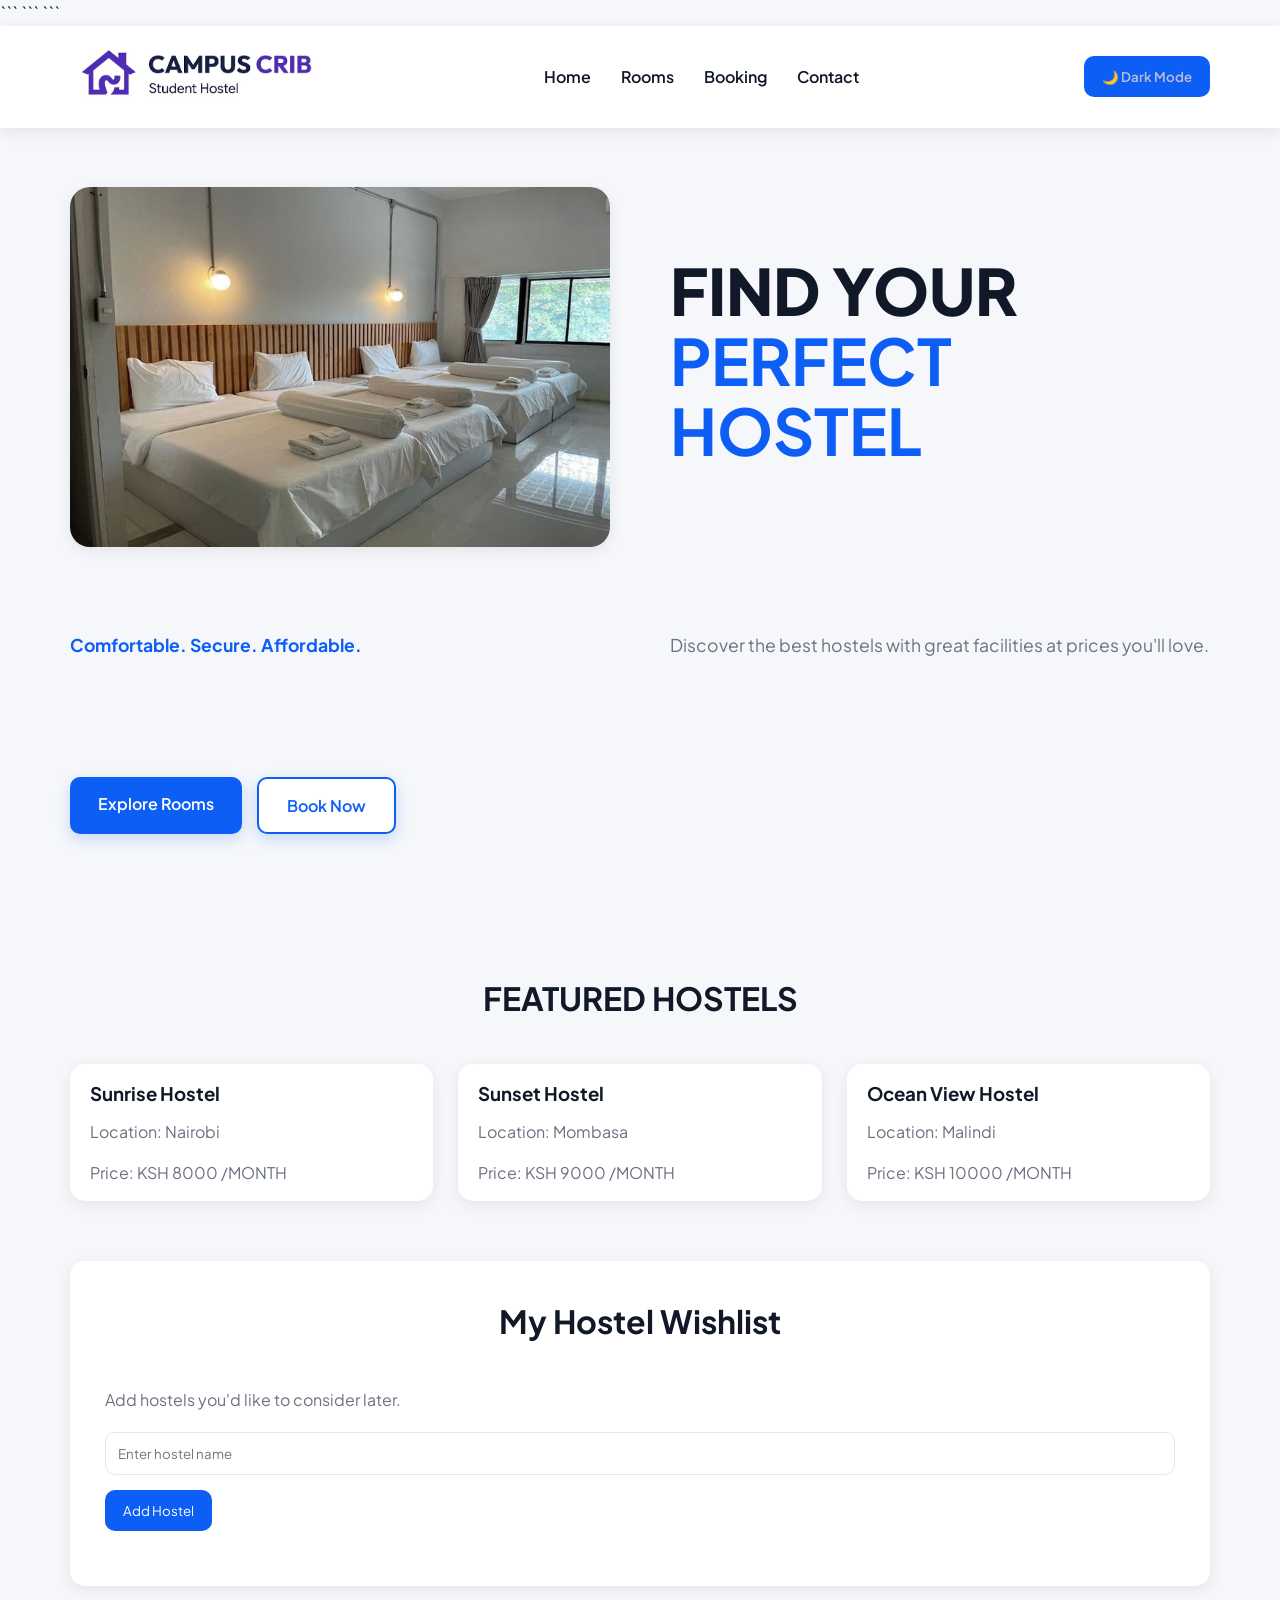
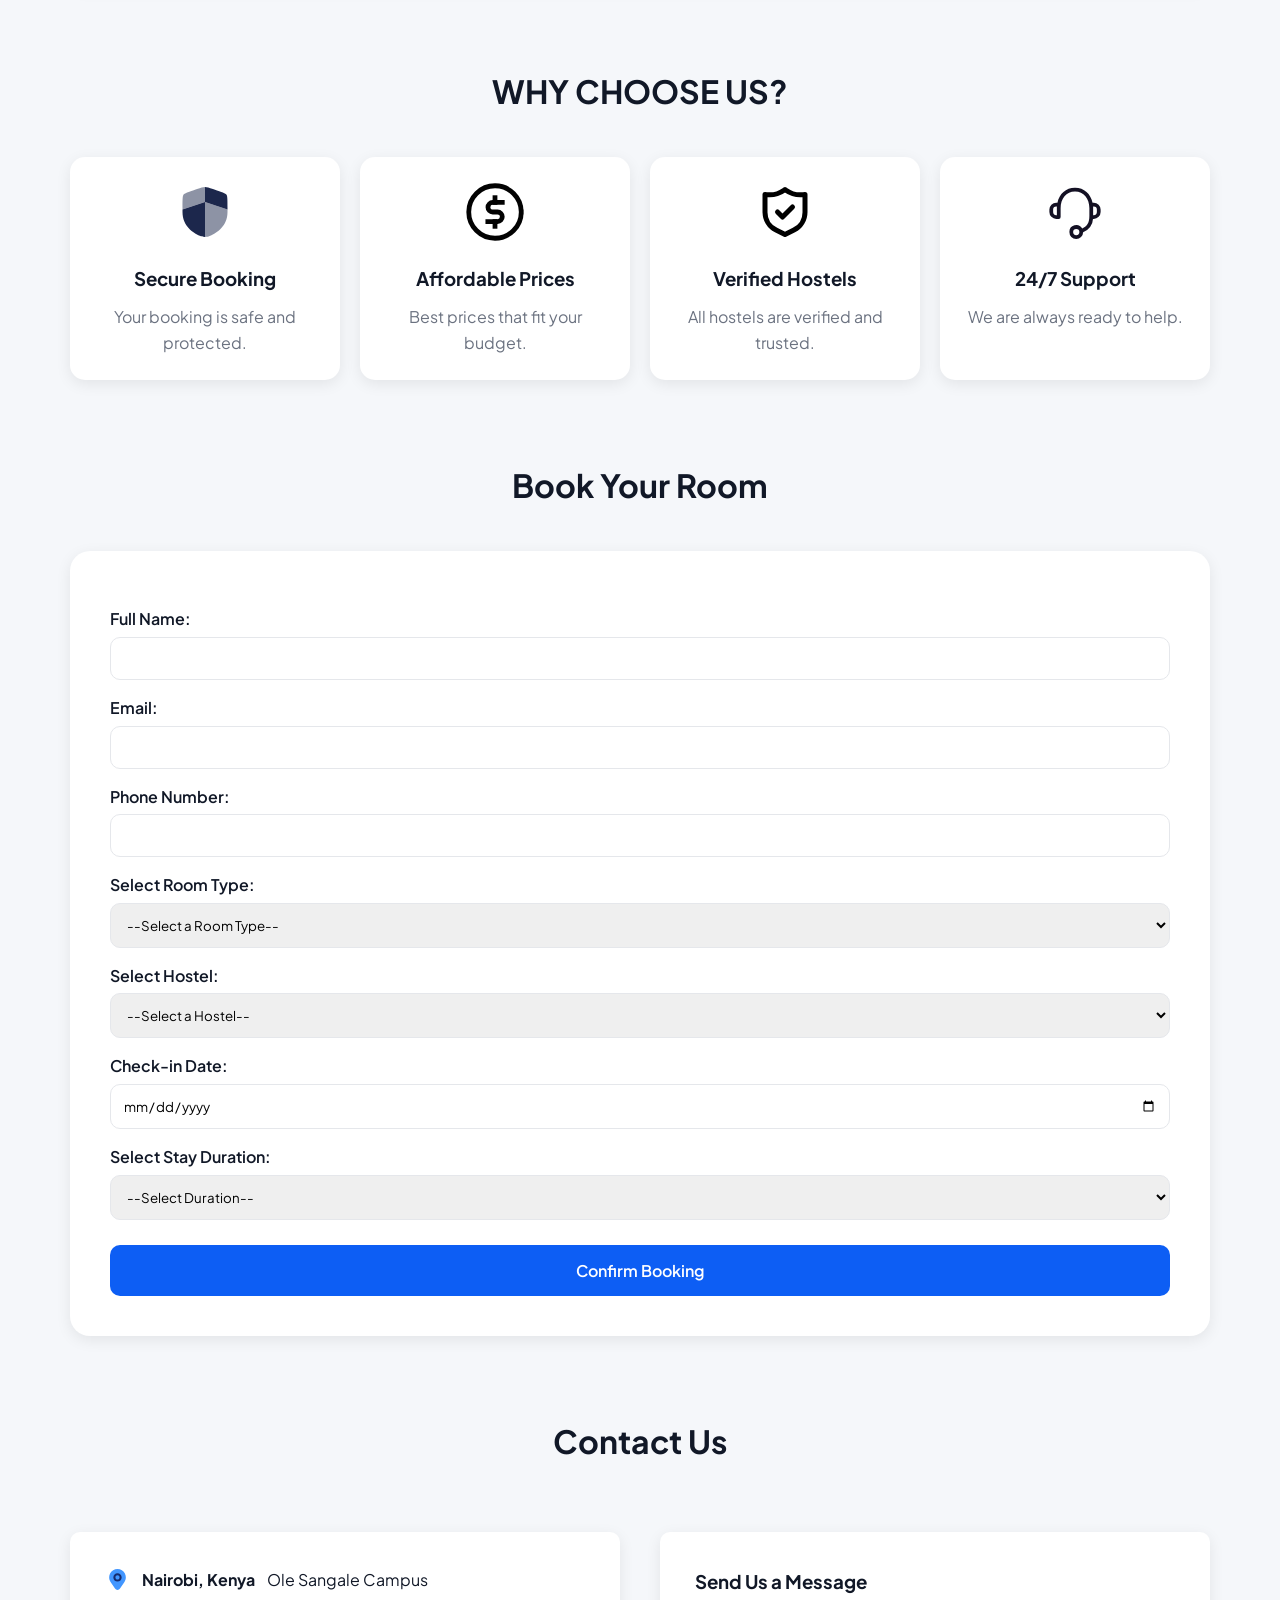
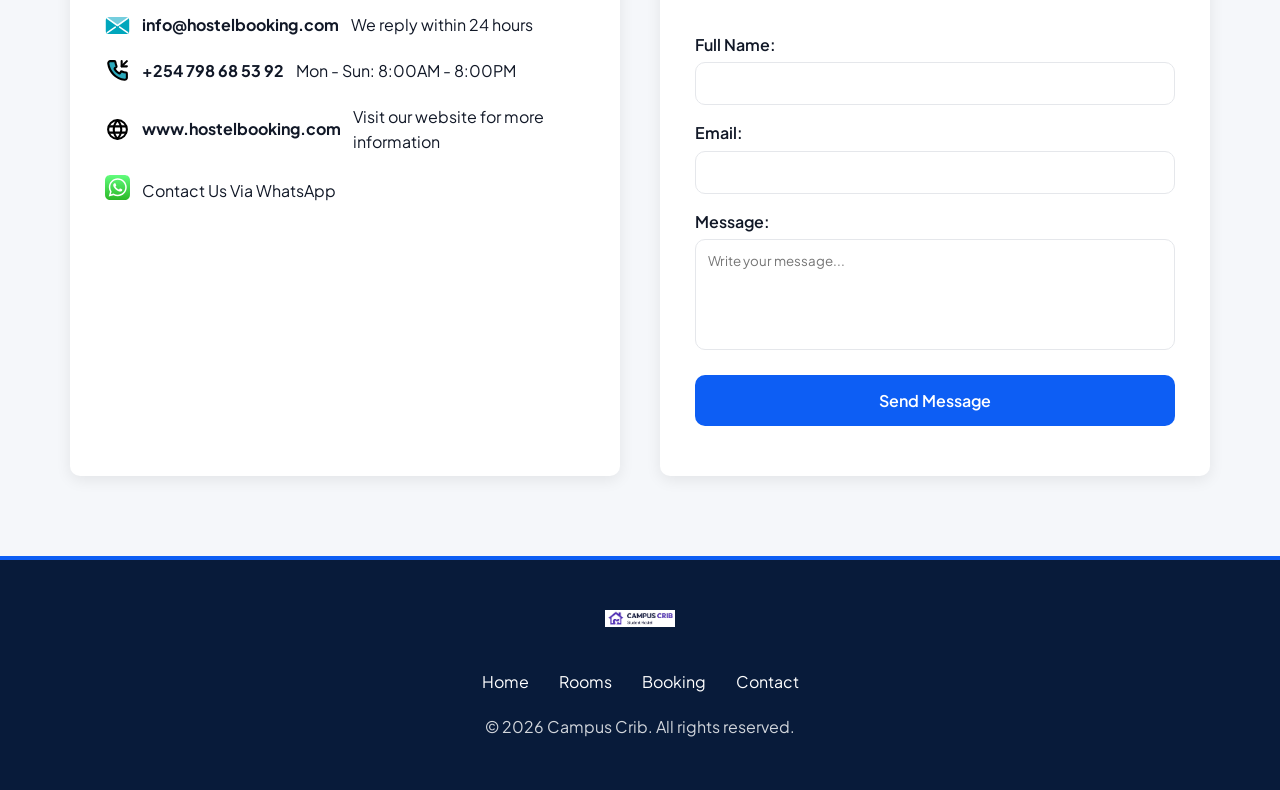
==== index.html @ 18f56b14 "updated html file" ====
<!DOCTYPE html>

<html lang="en">

<head>
    <meta charset="UTF-8">
    <meta name="viewport" content="width=device-width, initial-scale=1.0">
    <title>Campus Crib</title>

```
<link rel="preconnect" href="https://fonts.googleapis.com">
<link rel="preconnect" href="https://fonts.gstatic.com" crossorigin>

<link href="https://fonts.googleapis.com/css2?family=Plus+Jakarta+Sans:wght@300;400;500;600;700;800&display=swap"
    rel="stylesheet">

<link rel="stylesheet" href="submission/css/styles.css">
<link rel="icon" href="images/logo.jpg">
```

</head>

<body>

```
<header>
    <nav>
        <div class="logo">
            <a href="#Home">
                <img src="submission/images/logo.jpg" alt="Campus Crib Logo">
            </a>
        </div>

        <ul class="nav-links">
            <li><a href="#Home">Home</a></li>
            <li><a href="#Rooms">Rooms</a></li>
            <li><a href="#Booking">Booking</a></li>
            <li><a href="#Contact">Contact</a></li>
        </ul>

        <button id="themeToggle" class="theme-btn">
            🌙 Dark Mode
        </button>
    </nav>
</header>

<main>

    <!-- HOME SECTION -->
    <section id="Home">

        <div class="banner-container">

            <img src="submission/images/home.jpeg"
                alt="Hostel Image"
                class="home-image"
                id="bannerImage">

            <div id="bannerInfo" class="hidden-banner">

                <h3>Campus Crib</h3>

                <p>
                    We help students find secure,
                    affordable and verified hostels
                    near their campus.
                </p>

            </div>

        </div>

        <h1>FIND YOUR <strong>PERFECT HOSTEL</strong></h1>

        <p>
            <strong>Comfortable. Secure. Affordable.</strong>
        </p>

        <p>
            Discover the best hostels with great facilities
            at prices you'll love.
        </p>

        <div class="buttons">
            <a href="#Rooms" class="btn">Explore Rooms</a>
            <a href="#Booking" class="btn">Book Now</a>
        </div>

    </section>

    <!-- ROOMS SECTION -->
    <section id="Rooms">

        <h2>FEATURED HOSTELS</h2>

        <!-- Dynamic content rendered by JavaScript -->
        <div id="hostelContainer"></div>

        <!-- Wishlist Section -->
        <div class="wishlist-section">

            <h2>My Hostel Wishlist</h2>

            <p>
                Add hostels you'd like to consider later.
            </p>

            <input
                type="text"
                id="wishlistInput"
                placeholder="Enter hostel name">

            <button id="addWishlist">
                Add Hostel
            </button>

            <ul id="wishlist"></ul>

        </div>

        <!-- Why Choose Us -->
        <div class="Why">

            <h2>WHY CHOOSE US?</h2>

            <div class="reasons">

                <div class="reason">
                    <img src="submission/images/shield.svg" alt="Secure Booking">

                    <h3>Secure Booking</h3>

                    <p>
                        Your booking is safe and protected.
                    </p>
                </div>

                <div class="reason">
                    <img src="submission/images/prices.svg" alt="Affordable Prices">

                    <h3>Affordable Prices</h3>

                    <p>
                        Best prices that fit your budget.
                    </p>
                </div>

                <div class="reason">
                    <img src="submission/images/verified.svg" alt="Verified Hostels">

                    <h3>Verified Hostels</h3>

                    <p>
                        All hostels are verified and trusted.
                    </p>
                </div>

                <div class="reason">
                    <img src="submission/images/support.svg" alt="24/7 Support">

                    <h3>24/7 Support</h3>

                    <p>
                        We are always ready to help.
                    </p>
                </div>

            </div>

        </div>

    </section>

    <!-- BOOKING SECTION -->
    <section id="Booking">

        <h2>Book Your Room</h2>

        <form id="bookingForm">

            <label for="name">Full Name:</label>
            <input
                type="text"
                id="name"
                name="name">

            <label for="email">Email:</label>
            <input
                type="email"
                id="email"
                name="email">

            <label for="phone">Phone Number:</label>
            <input
                type="tel"
                id="phone"
                name="phone">

            <label for="room_type">Select Room Type:</label>

            <select id="room_type" name="room_type">
                <option value="">--Select a Room Type--</option>
                <option value="single">Single Room</option>
                <option value="double">Double Room</option>
                <option value="suite">Suite</option>
            </select>

            <label for="hostel">Select Hostel:</label>

            <select id="hostel" name="hostel">
                <option value="">--Select a Hostel--</option>
                <option value="parallel_four">
                    Parallel Four Hostels
                </option>
                <option value="qwetu">
                    Qwetu Hostel
                </option>
                <option value="kafoca">
                    Kafoca Hostel
                </option>
            </select>

            <p id="savedHostel"></p>

            <label for="checkin">Check-in Date:</label>

            <input
                type="date"
                id="checkin"
                name="checkin">

            <label for="duration_unit">
                Select Stay Duration:
            </label>

            <select
                id="duration_unit"
                name="duration_unit">

                <option value="">
                    --Select Duration--
                </option>

                <option value="3_months">
                    3 Months
                </option>

                <option value="6_months">
                    6 Months
                </option>

                <option value="12_months">
                    12 Months
                </option>

            </select>

            <button type="submit" id="bookingBtn">
                Confirm Booking
            </button>

        </form>

        <p id="bookingFeedback"></p>

    </section>

    <!-- CONTACT SECTION -->
    <section id="Contact">

        <h2>Contact Us</h2>

        <div class="contact-info">

            <p>
                <img src="submission/images/location.svg" alt="Location Icon">
                <strong>Nairobi, Kenya</strong>
                Ole Sangale Campus
            </p>

            <p>
                <img src="submission/images/email.svg" alt="Email Icon">
                <strong>info@hostelbooking.com</strong>
                We reply within 24 hours
            </p>

            <p>
                <img src="submission/images/call.svg" alt="Phone Icon">
                <strong>+254 798 68 53 92</strong>
                Mon - Sun: 8:00AM - 8:00PM
            </p>

            <p>
                <img src="submission/images/internet.svg" alt="Internet Icon">
                <strong>www.hostelbooking.com</strong>
                Visit our website for more information
            </p>

            <p>
                <a href="https://wa.me/254798685392"
                    target="_blank">

                    <img src="submission/images/whatsapp.svg"
                        alt="WhatsApp Icon">

                </a>

                Contact Us Via WhatsApp
            </p>

        </div>

        <!-- Contact Form -->
        <div id="contact-form">

            <h3>Send Us a Message</h3>

            <form id="messageForm">

                <label for="contact-name">
                    Full Name:
                </label>

                <input
                    type="text"
                    id="contact-name"
                    name="name">

                <label for="contact-email">
                    Email:
                </label>

                <input
                    type="email"
                    id="contact-email"
                    name="email">

                <label for="message">
                    Message:
                </label>

                <textarea
                    id="message"
                    name="message"
                    rows="5"
                    placeholder="Write your message..."></textarea>

                <button type="submit">
                    Send Message
                </button>

            </form>

            <p id="messageFeedback"></p>

        </div>

    </section>

</main>

<footer>

    <a href="#Home">
        <img src="submission/images/logo.jpg"
            alt="Campus Crib Logo"
            class="footer-logo">
    </a>

    <ul class="footer-links">
        <li><a href="#Home">Home</a></li>
        <li><a href="#Rooms">Rooms</a></li>
        <li><a href="#Booking">Booking</a></li>
        <li><a href="#Contact">Contact</a></li>
    </ul>

    <p>
        &copy; 2026 Campus Crib.
        All rights reserved.
    </p>

</footer>

<script src="submission/js/script.js"></script>

</body>

</html>
---- submission/css/styles.css ----
:root {
--primary-blue: #0D5EF4;
--dark-blue: #0A2A66;
--navy-blue: #081B3A;

--white: #FFFFFF;
--light-bg: #F5F7FA;

--border-gray: #E5E7EB;
--text-gray: #6B7280;
--dark-text: #111827;

--shadow: 0 4px 15px rgba(0, 0, 0, 0.08);
}

* {
  margin: 0;
  padding: 0;
  box-sizing: border-box;
  font-family: 'Plus Jakarta Sans', sans-serif;
}

html {
scroll-behavior: smooth;
}

body {
background: var(--light-bg);
color: var(--dark-text);
line-height: 1.6;
}

header {
background: var(--white);
box-shadow: var(--shadow);
position: sticky;
top: 0;
z-index: 1000;
}

nav {
max-width: 1200px;
margin: auto;
padding: 18px 30px;
display: flex;
justify-content: space-between;
align-items: center;
}

.logo img {
height: 60px;
transition: 0.3s;
}

.logo img:hover {
transform: scale(1.05);
}

.nav-links {
display: flex;
gap: 30px;
list-style: none;
}

.nav-links a {
text-decoration: none;
color: var(--dark-text);
font-weight: 600;
position: relative;
}

.nav-links a::after {
content: "";
position: absolute;
width: 0;
left: 0;
bottom: -5px;
height: 2px;
background: var(--primary-blue);
transition: 0.3s;
}

.nav-links a:hover::after {
width: 100%;
}

.nav-links a:hover {
color: var(--primary-blue);
}

section {
scroll-margin-top: 100px;
}

#Home {
max-width: 1200px;
margin: auto;
min-height: 85vh;
padding: 50px 30px;
display: grid;
grid-template-columns: 1fr 1fr;
gap: 60px;
align-items: center;
}

.home-image {
width: 100%;
max-width: 550px;
border-radius: 20px;
justify-self: center;
box-shadow: var(--shadow);
}

#Home h1 {
font-size: 4rem;
line-height: 1.1;
font-weight: 800;
margin-bottom: 20px;
}

#Home h1 strong {
color: var(--primary-blue);
display: block;
}

#Home p {
color: var(--text-gray);
margin-bottom: 10px;
font-size: 1.1rem;
}

#Home p strong {
color: var(--primary-blue);
}

.buttons {
display: flex;
gap: 15px;
margin-top: 30px;
}

.btn {
text-decoration: none;
padding: 14px 28px;
border-radius: 10px;
font-weight: 600;
transition: 0.3s;
box-shadow: 0 5px 15px rgba(13, 94, 244, 0.2);
}

.btn:first-child {
background: var(--primary-blue);
color: white;
}

.btn:last-child {
border: 2px solid var(--primary-blue);
color: var(--primary-blue);
background: white;
}

.btn:hover {
transform: translateY(-4px);
}

#Rooms {
max-width: 1200px;
margin: 80px auto;
padding: 0 30px;
}

#Booking {
max-width: 1200px;
margin: 80px auto;
padding: 0 30px;
}

#Rooms h2 {
text-align: center;
margin-bottom: 40px;
font-size: 2rem;
}

#Booking h2 {
text-align: center;
margin-bottom: 40px;
font-size: 2rem;
}
.theme-btn {
    background: var(--primary-blue);
    color:rgb(190, 190, 214);
    border: none;
    padding: 12px 18px;
    border-radius: 10px;
    cursor: pointer;
    font-weight: 600;
    transition: 0.3s;
}
.image {
display: inline-block;
width: 31%;
margin-right: 2%;
margin-bottom: 30px;
background: white;
border-radius: 15px;
overflow: hidden;
box-shadow: var(--shadow);
transition: 0.3s;
cursor: pointer;
}

.image:hover {
transform: translateY(-5px);
}

.image img {
width: 100%;
height: 220px;
object-fit: cover;
transition: 0.4s;
}

.image:hover img {
transform: scale(1.05);
}

.image h3 {
padding: 15px 20px 8px;
}

.image p {
padding: 0 20px 20px;
color: var(--primary-blue);
font-weight: 700;
}

.Why {
margin-top: 80px;
}

.Why h2 {
text-align: center;
margin-bottom: 40px;
}

.reasons {
display: grid;
grid-template-columns: repeat(4, 1fr);
gap: 20px;
}

.reason {
background: white;
padding: 25px;
text-align: center;
border-radius: 15px;
box-shadow: var(--shadow);
transition: 0.3s;
}

.reason:hover {
transform: translateY(-5px);
}

.reason img {
width: 60px;
margin-bottom: 15px;
}

.reason h3 {
margin-bottom: 10px;
}

.reason p {
color: var(--text-gray);
}

form {
background: white;
padding: 40px;
border-radius: 20px;
box-shadow: var(--shadow);
}

form label {
display: block;
margin-top: 15px;
margin-bottom: 5px;
font-weight: 600;
}

form input {
width: 100%;
padding: 12px;
border: 1px solid var(--border-gray);
border-radius: 10px;
outline: none;
transition: 0.3s;
}

form select {
width: 100%;
padding: 12px;
border: 1px solid var(--border-gray);
border-radius: 10px;
outline: none;
transition: 0.3s;
}

form textarea {
width: 100%;
padding: 12px;
border: 1px solid var(--border-gray);
border-radius: 10px;
outline: none;
transition: 0.3s;
resize: none;
}

form input:focus {
border-color: var(--primary-blue);
}

form select:focus {
border-color: var(--primary-blue);
}

form textarea:focus {
border-color: var(--primary-blue);
}

form button {
width: 100%;
padding: 15px;
margin-top: 25px;
border: none;
border-radius: 10px;
background: var(--primary-blue);
color: white;
font-size: 1rem;
font-weight: 600;
cursor: pointer;
transition: 0.3s;
}

form button:hover {
background: var(--dark-blue);
}

#Contact {
max-width: 1200px;
margin: 80px auto;
padding: 0 30px;
display: grid;
grid-template-columns: 1fr 1fr;
gap: 40px;
}

#Contact h2 {
margin-bottom: 25px;
grid-column: 1 / -1;
font-size: 2rem;
text-align: center;
}

.contact-info {
background: white;
padding: 35px;
border-radius: 10px;
box-shadow: var(--shadow);
}

#contact-form {
background: white;
padding: 35px;
border-radius: 10px;
box-shadow: var(--shadow);
}

.contact-info p {
margin-bottom: 20px;
display: flex;
align-items: center;
gap: 12px;
}

.contact-info img {
width: 25px;
}

#contact-form h3 {
margin-bottom: 20px;
}

#contact-form form {
display: flex;
flex-direction: column;
box-shadow: none;
padding: 0;
background: transparent;
border-radius: 0;
}

#contact-form form label {
margin-top: 15px;
}

footer {
background: var(--navy-blue);
color: white;
text-align: center;
padding: 50px 20px;
margin-top: 80px;
border-top: 4px solid var(--primary-blue);
}

.footer-logo {
width: 70px;
margin-bottom: 15px;
}

.footer-links {
display: flex;
justify-content: center;
gap: 30px;
list-style: none;
margin: 20px 0;
}

.footer-links a {
color: white;
text-decoration: none;
}

.footer-links a:hover {
color: var(--primary-blue);
}

footer p {
color: #D1D5DB;
}

@media (max-width: 992px) {

#Home {
    grid-template-columns: 1fr;
    text-align: center;
}

.buttons {
    justify-content: center;
}

.reasons {
    grid-template-columns: repeat(2, 1fr);
}

#Contact {
    grid-template-columns: 1fr;
}

#Contact h2 {
    grid-column: 1;
}

.image {
    width: 48%;
}

}

@media (max-width: 768px) {

nav {
    flex-direction: column;
    gap: 20px;
}

.nav-links {
    flex-wrap: wrap;
    justify-content: center;
}

#Home h1 {
    font-size: 2.6rem;
}

.buttons {
    flex-direction: column;
}

.image {
    width: 100%;
    margin-right: 0;
}

.reasons {
    grid-template-columns: 1fr;
}


.theme-btn {
    background: var(--primary-blue);
    color:rgb(66, 66, 199);
    border: none;
    padding: 12px 18px;
    border-radius: 10px;
    cursor: pointer;
    font-weight: 600;
    transition: 0.3s;
}
}
.theme-btn:hover {
    background: var(--dark-blue);
    transform: translateY(-2px);
}

/* Banner Container */
.banner-container {
    position: relative;
    max-width: 550px;
    margin: auto;
}

/* Hidden Banner Information */
.hidden-banner {
    position: absolute;
    bottom: 20px;
    left: 20px;
    right: 20px;

    background: rgba(183, 193, 211, 0.92);
    color: white;

    padding: 20px;
    border-radius: 12px;

    opacity: 0;
    transform: translateY(20px);

    transition: 0.4s ease;
}

.banner-container:hover .hidden-banner {
    opacity: 1;
    transform: translateY(0);
}

.hidden-banner h3 {
    margin-bottom: 10px;
}

.hidden-banner p {
    color: rgb(15, 8, 8);
    margin: 0;
}

/* Dynamic Hostel Cards Container */
#hostelContainer {
    display: grid;
    grid-template-columns: repeat(auto-fit, minmax(300px, 1fr));
    gap: 25px;
    margin-bottom: 60px;
}

/* Hostel Cards Generated By JavaScript */
.hostel-card {
    background: white;
    border-radius: 15px;
    overflow: hidden;
    box-shadow: var(--shadow);
    transition: 0.3s;
}

.hostel-card:hover {
    transform: translateY(-5px);
}

.hostel-card img {
    width: 100%;
    height: 220px;
    object-fit: cover;
}

.hostel-card h3 {
    padding: 15px 20px 10px;
}

.hostel-card p {
    padding: 0 20px 15px;
    color: var(--text-gray);
}

.hostel-card button {
    margin: 0 20px 20px;
    padding: 12px 20px;
    border: none;
    border-radius: 10px;
    background: var(--primary-blue);
    color: white;
    cursor: pointer;
}

.hostel-card button:hover {
    background: var(--dark-blue);
}

/* Wishlist Section */
.wishlist-section {
    background: white;
    padding: 35px;
    border-radius: 15px;
    box-shadow: var(--shadow);
    margin-top: 60px;
}

.wishlist-section h2 {
    margin-bottom: 10px;
}

.wishlist-section p {
    margin-bottom: 20px;
    color: var(--text-gray);
}

#wishlistInput {
    width: 100%;
    padding: 12px;
    border: 1px solid var(--border-gray);
    border-radius: 10px;
    margin-bottom: 15px;
}

#wishlistInput:focus {
    border-color: var(--primary-blue);
    outline: none;
}

#addWishlist {
    background: var(--primary-blue);
    color: white;
    border: none;
    padding: 12px 18px;
    border-radius: 10px;
    cursor: pointer;
    transition: 0.3s;
}

#addWishlist:hover {
    background: var(--dark-blue);
}

/* Wishlist Items */
#wishlist {
    list-style: none;
    margin-top: 20px;
}

#wishlist li {
    background: var(--light-bg);
    padding: 15px;
    margin-bottom: 10px;
    border-radius: 10px;
    border-left: 4px solid var(--primary-blue);
}

/* Saved Hostel Message */
#savedHostel {
    margin-top: 10px;
    color: var(--primary-blue);
    font-weight: 600;
}

/* Booking Feedback */
#bookingFeedback {
    margin-top: 20px;
    text-align: center;
    font-weight: 600;
    color: #16A34A;
}

/* Contact Message Feedback */
#messageFeedback {
    margin-top: 15px;
    font-weight: 600;
    color: #16A34A;
}

/* Dark Mode Support */
.dark-mode {
    background-color: var(--dark-text);
    color: var(--dark-text);
}

.dark-mode header,
.dark-mode section,
.dark-mode footer {
    background-color: #333;
    color: white;
}
.dark-mode p{
color:#0c203f;
}

.dark-mode a {
    color: #4da6ff;
}
.dark-mode h3{
color: var(--dark-text);
}
.dark-mode label{
    color: #0c203f;
}

/* Responsive Adjustments */
@media(max-width:768px){

    .theme-btn{
        width:100%;
    }

    .banner-container{
        margin-bottom:30px;
    }

    .hidden-banner{
        position:relative;
        opacity:1;
        transform:none;
        margin-top:15px;
        left:0;
        right:0;
        bottom:0;
    }

    #hostelContainer{
        grid-template-columns:1fr;
    }
}
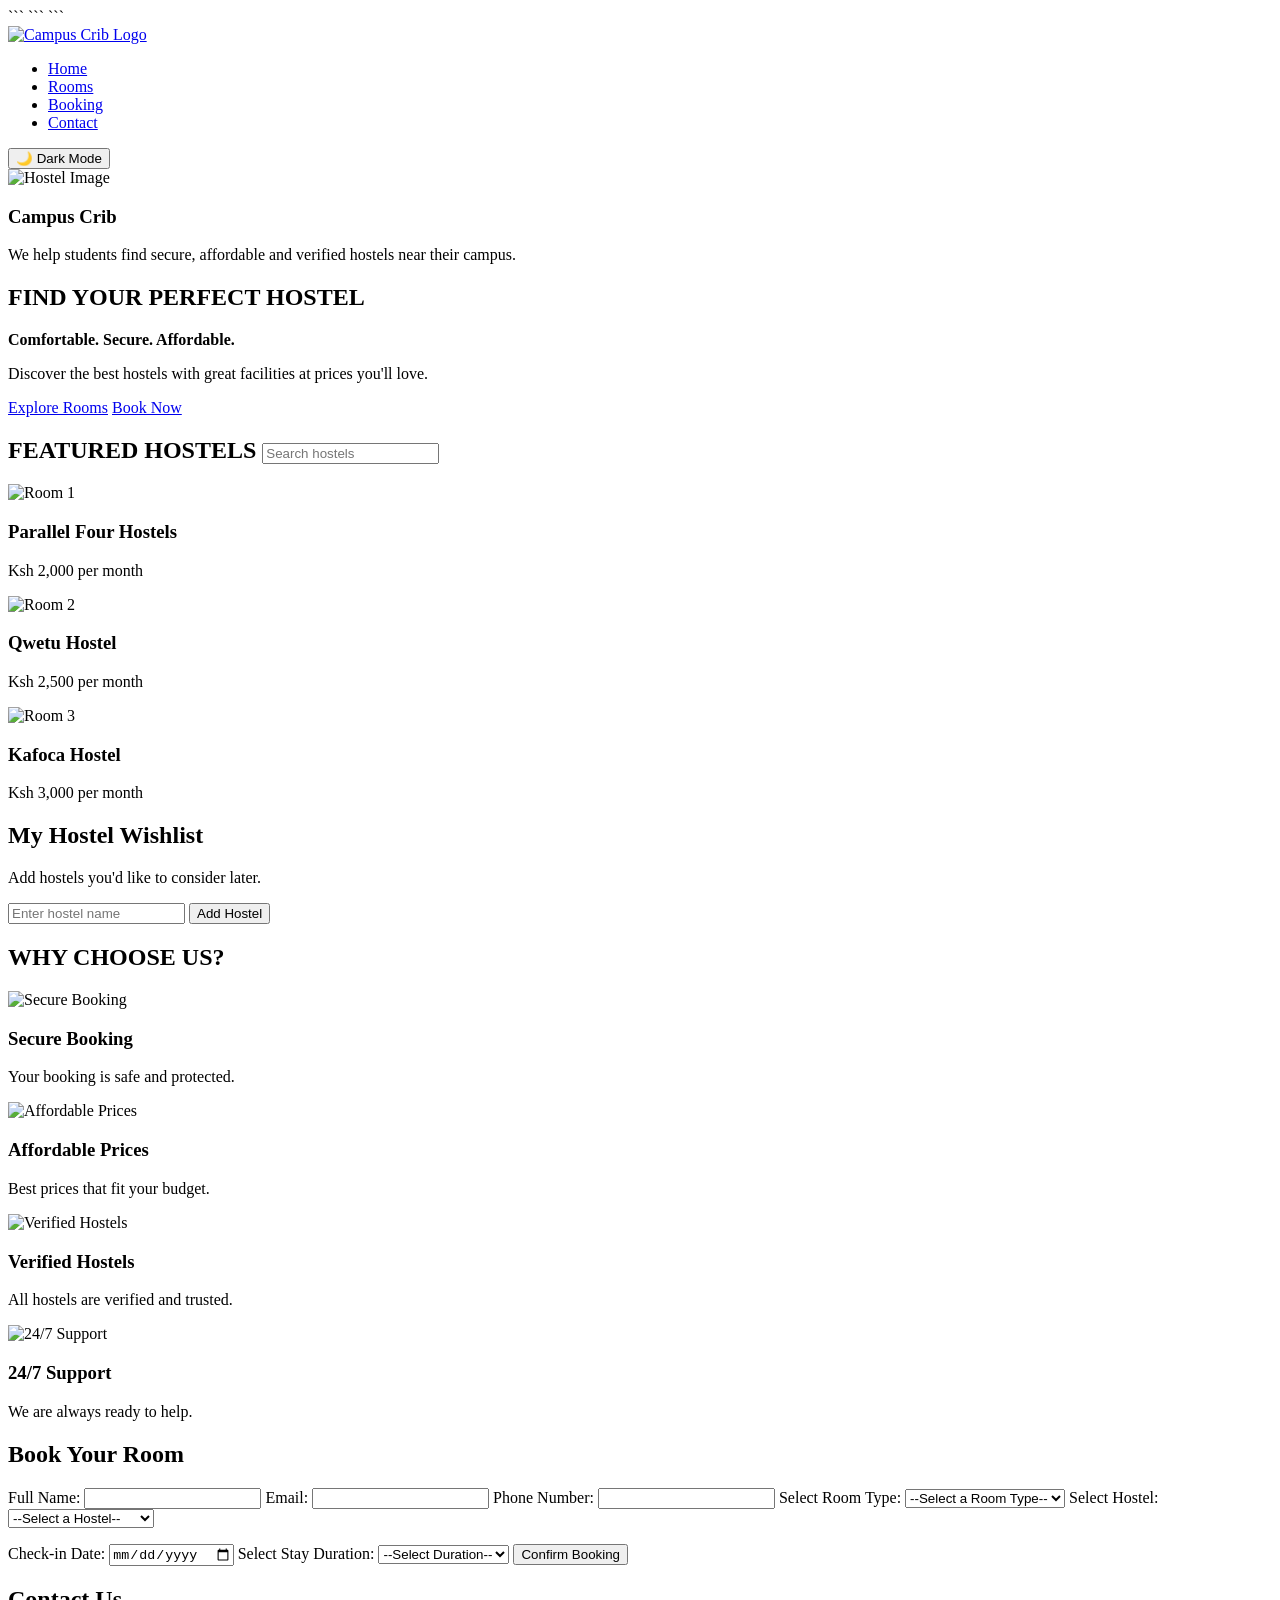
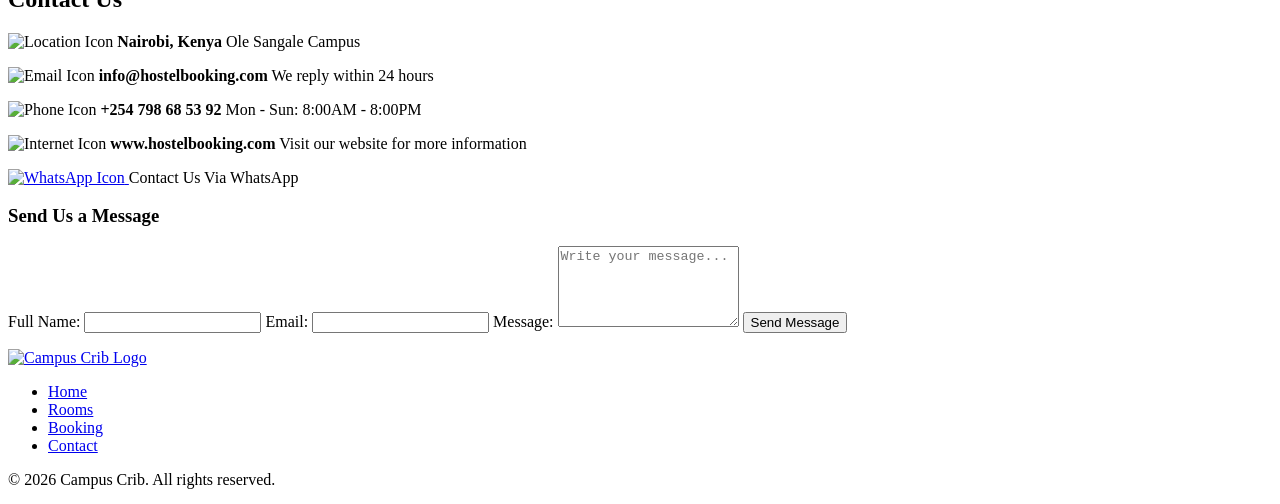
==== commit 0e7b1660: "index file outer" ====
--- a/index.html
+++ b/index.html
@@ -14,7 +14,7 @@
 <link href="https://fonts.googleapis.com/css2?family=Plus+Jakarta+Sans:wght@300;400;500;600;700;800&display=swap"
     rel="stylesheet">
 
-<link rel="stylesheet" href="submission/css/styles.css">
+<link rel="stylesheet" href="css/styles.css">
 <link rel="icon" href="images/logo.jpg">
 ```
 
@@ -27,7 +27,7 @@
     <nav>
         <div class="logo">
             <a href="#Home">
-                <img src="submission/images/logo.jpg" alt="Campus Crib Logo">
+                <img src="images/logo.jpg" alt="Campus Crib Logo">
             </a>
         </div>
 
@@ -51,7 +51,7 @@
 
         <div class="banner-container">
 
-            <img src="submission/images/home.jpeg"
+            <img src="images/home.jpeg"
                 alt="Hostel Image"
                 class="home-image"
                 id="bannerImage">
@@ -91,10 +91,29 @@
     <!-- ROOMS SECTION -->
     <section id="Rooms">
 
-        <h2>FEATURED HOSTELS</h2>
-
-        <!-- Dynamic content rendered by JavaScript -->
+        <h2>FEATURED HOSTELS <input
+    type="text"
+    id="searchHostel"
+    placeholder="Search hostels"></h2>
+        
+        <div class="image">
+                <img src="images/hostel1.jpeg" alt="Room 1">
+                <h3>Parallel Four Hostels</h3>
+                <p>Ksh 2,000 per month</p>
+            </div>
+            <div class="image">
+                <img src="images/hostel2.jpeg" alt="Room 2">
+                <h3>Qwetu Hostel</h3>
+                <p>Ksh 2,500 per month</p>
+            </div>
+            <div class="image">
+                <img src="images/hostel3.jpeg" alt="Room 3">
+                <h3>Kafoca Hostel</h3>
+                <p>Ksh 3,000 per month</p>
+            </div>
+
         <div id="hostelContainer"></div>
+        
 
         <!-- Wishlist Section -->
         <div class="wishlist-section">
@@ -126,7 +145,7 @@
             <div class="reasons">
 
                 <div class="reason">
-                    <img src="submission/images/shield.svg" alt="Secure Booking">
+                    <img src="images/shield.svg" alt="Secure Booking">
 
                     <h3>Secure Booking</h3>
 
@@ -136,7 +155,7 @@
                 </div>
 
                 <div class="reason">
-                    <img src="submission/images/prices.svg" alt="Affordable Prices">
+                    <img src="images/prices.svg" alt="Affordable Prices">
 
                     <h3>Affordable Prices</h3>
 
@@ -146,7 +165,7 @@
                 </div>
 
                 <div class="reason">
-                    <img src="submission/images/verified.svg" alt="Verified Hostels">
+                    <img src="images/verified.svg" alt="Verified Hostels">
 
                     <h3>Verified Hostels</h3>
 
@@ -156,7 +175,7 @@
                 </div>
 
                 <div class="reason">
-                    <img src="submission/images/support.svg" alt="24/7 Support">
+                    <img src="images/support.svg" alt="24/7 Support">
 
                     <h3>24/7 Support</h3>
 
@@ -273,25 +292,25 @@
         <div class="contact-info">
 
             <p>
-                <img src="submission/images/location.svg" alt="Location Icon">
+                <img src="images/location.svg" alt="Location Icon">
                 <strong>Nairobi, Kenya</strong>
                 Ole Sangale Campus
             </p>
 
             <p>
-                <img src="submission/images/email.svg" alt="Email Icon">
+                <img src="images/email.svg" alt="Email Icon">
                 <strong>info@hostelbooking.com</strong>
                 We reply within 24 hours
             </p>
 
             <p>
-                <img src="submission/images/call.svg" alt="Phone Icon">
+                <img src="images/call.svg" alt="Phone Icon">
                 <strong>+254 798 68 53 92</strong>
                 Mon - Sun: 8:00AM - 8:00PM
             </p>
 
             <p>
-                <img src="submission/images/internet.svg" alt="Internet Icon">
+                <img src="images/internet.svg" alt="Internet Icon">
                 <strong>www.hostelbooking.com</strong>
                 Visit our website for more information
             </p>
@@ -300,7 +319,7 @@
                 <a href="https://wa.me/254798685392"
                     target="_blank">
 
-                    <img src="submission/images/whatsapp.svg"
+                    <img src="images/whatsapp.svg"
                         alt="WhatsApp Icon">
 
                 </a>
@@ -362,7 +381,7 @@
 <footer>
 
     <a href="#Home">
-        <img src="submission/images/logo.jpg"
+        <img src="images/logo.jpg"
             alt="Campus Crib Logo"
             class="footer-logo">
     </a>
@@ -381,7 +400,7 @@
 
 </footer>
 
-<script src="submission/js/script.js"></script>
+<script src="js/script.js"></script>
 
 </body>
 
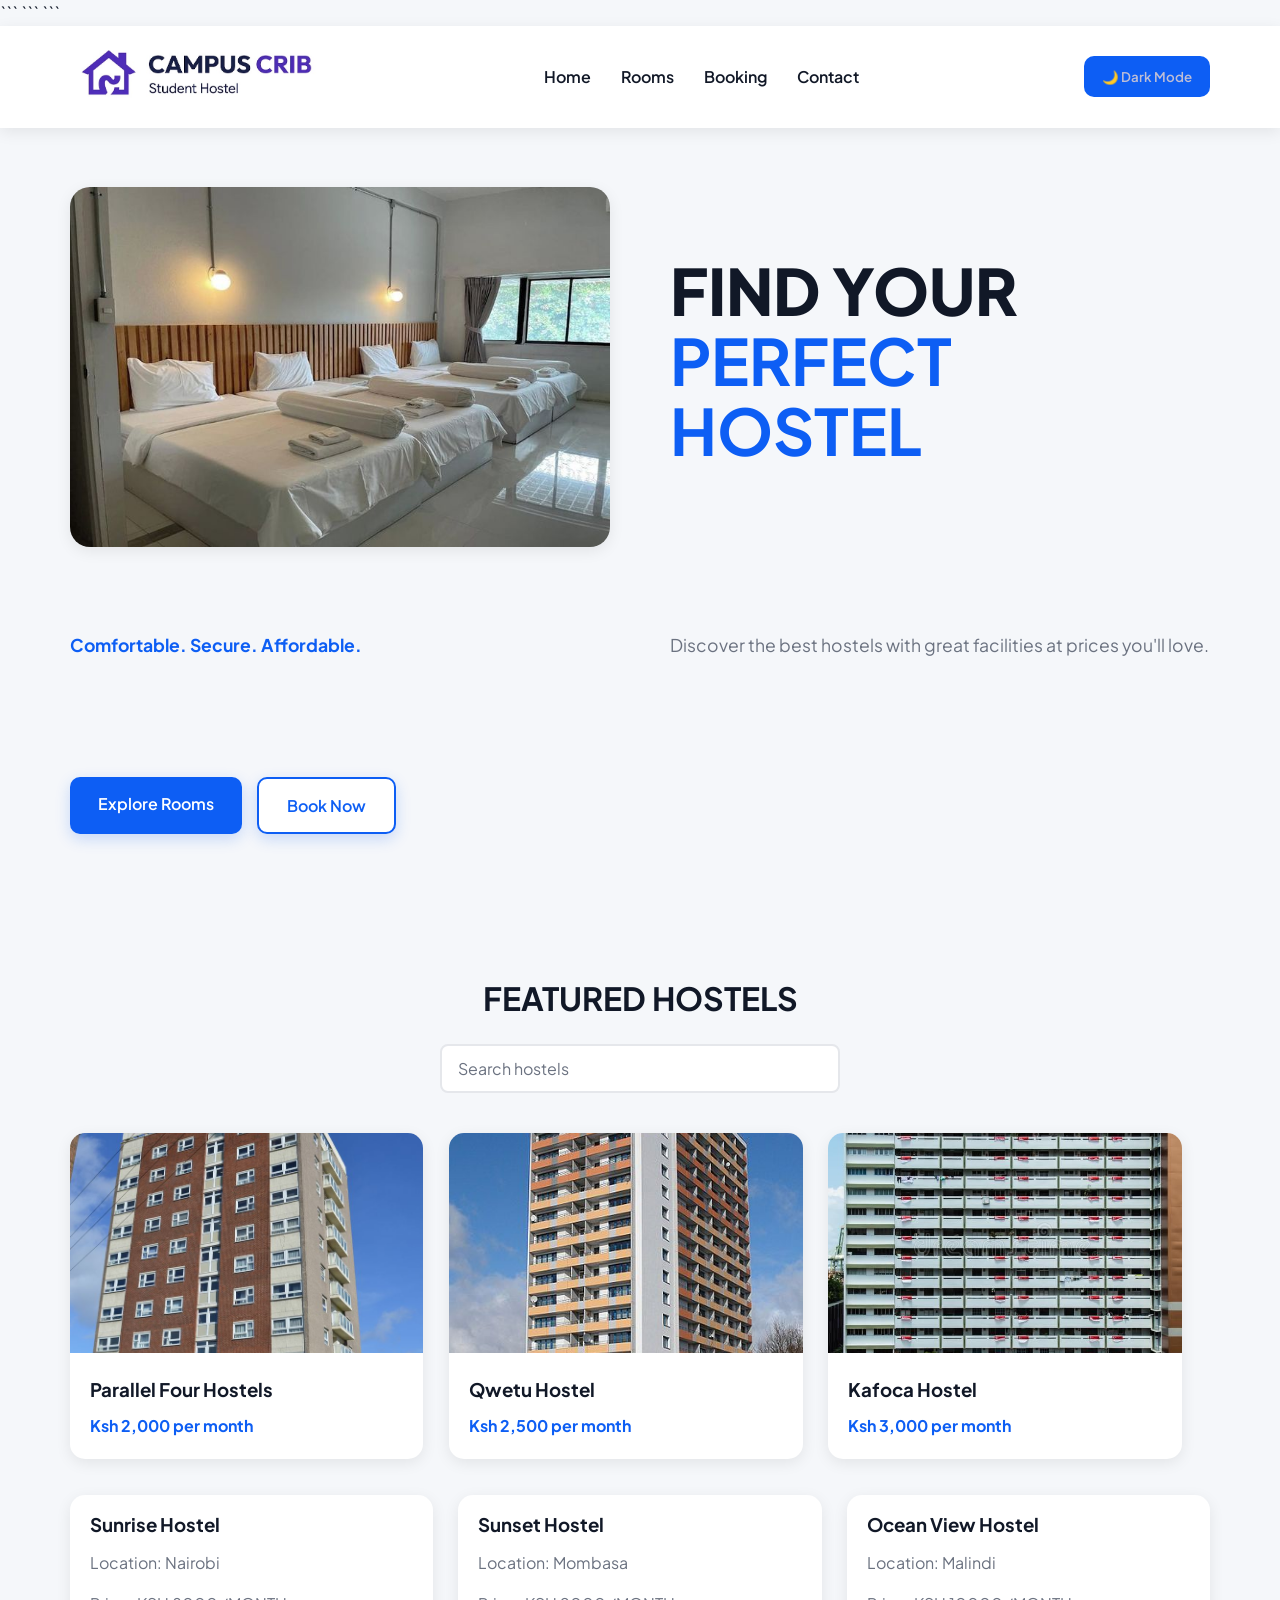
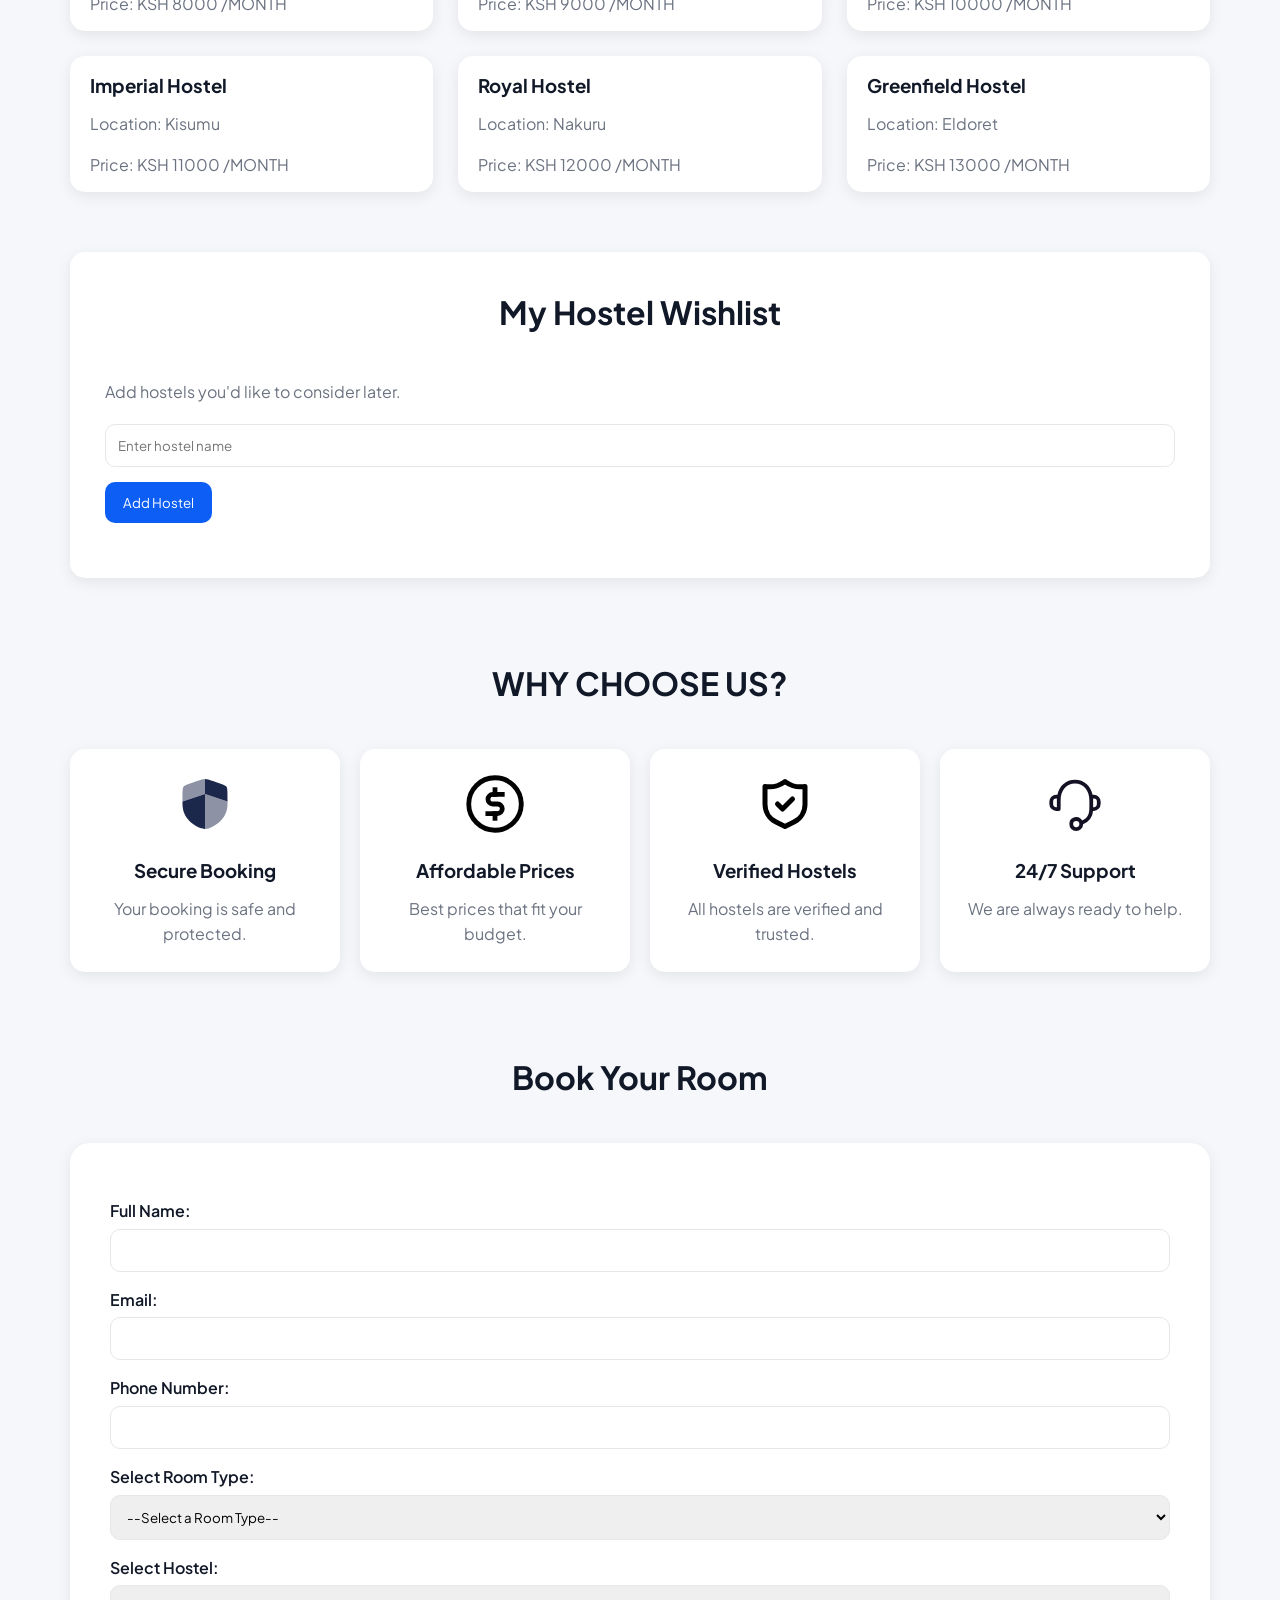
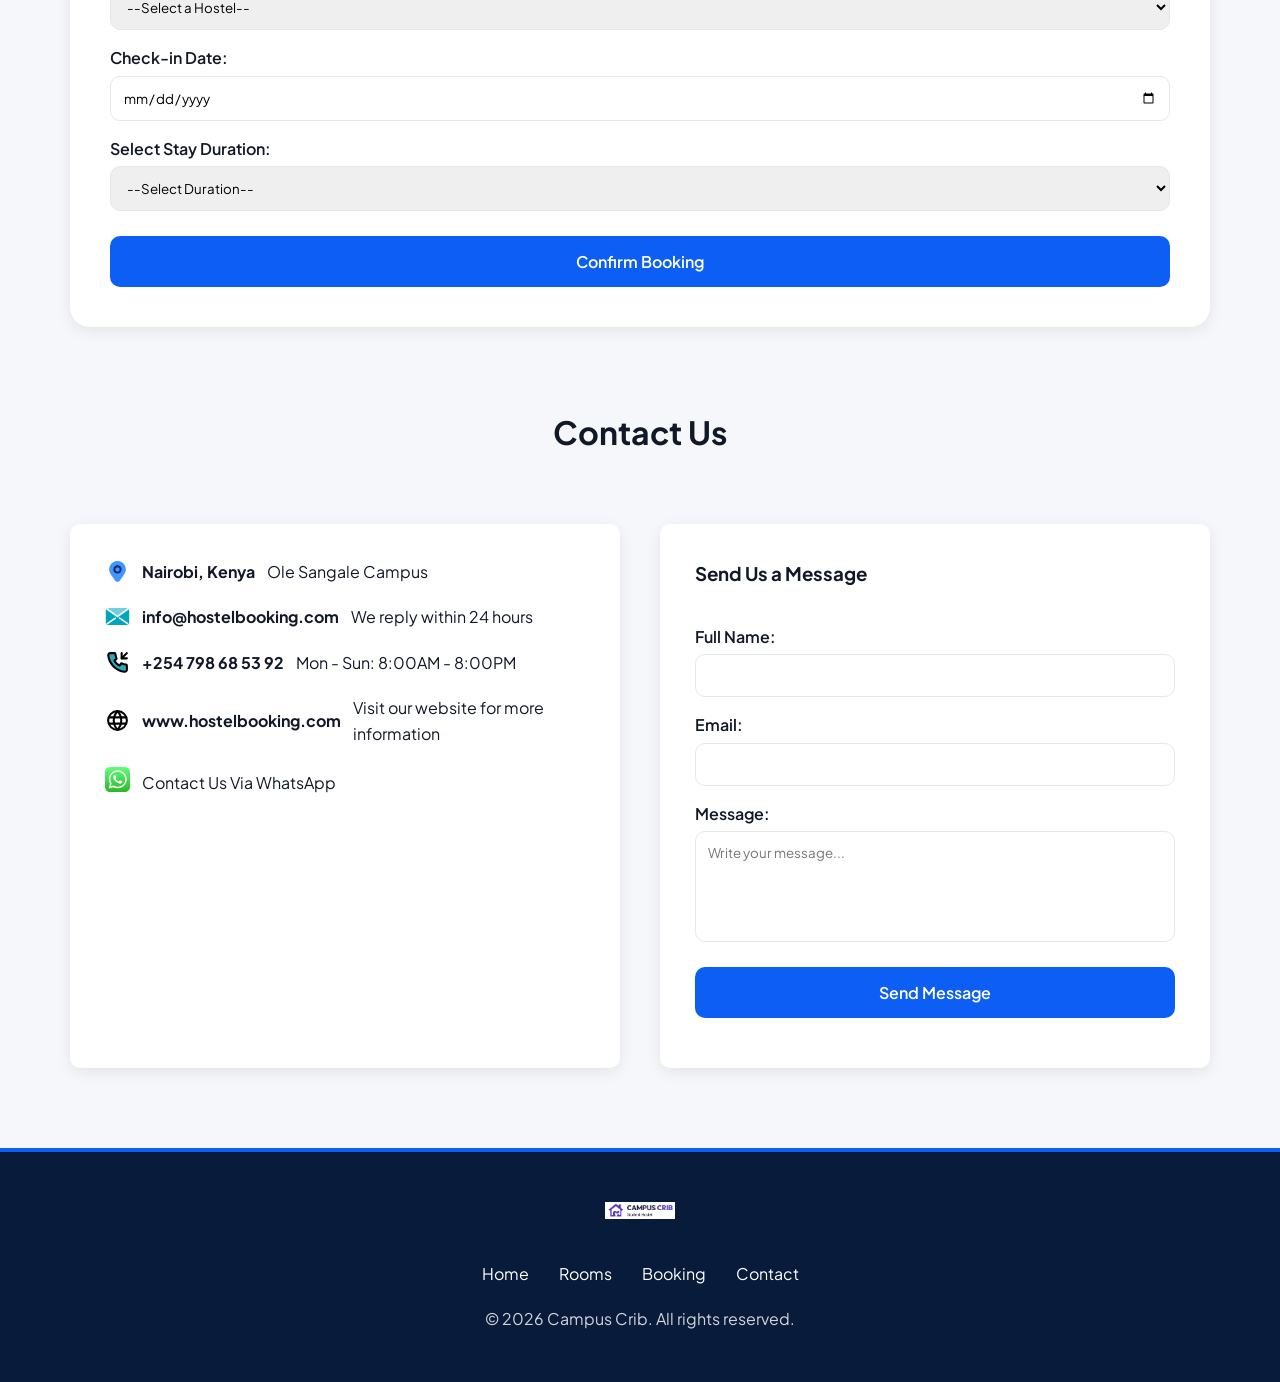
==== commit 959cf397: "Changes on index" ====
--- a/index.html
+++ b/index.html
@@ -14,7 +14,7 @@
 <link href="https://fonts.googleapis.com/css2?family=Plus+Jakarta+Sans:wght@300;400;500;600;700;800&display=swap"
     rel="stylesheet">
 
-<link rel="stylesheet" href="css/styles.css">
+<link rel="stylesheet" href="submission/css/styles.css">
 <link rel="icon" href="images/logo.jpg">
 ```
 
@@ -27,7 +27,7 @@
     <nav>
         <div class="logo">
             <a href="#Home">
-                <img src="images/logo.jpg" alt="Campus Crib Logo">
+                <img src="submission/images/logo.jpg" alt="Campus Crib Logo">
             </a>
         </div>
 
@@ -51,7 +51,7 @@
 
         <div class="banner-container">
 
-            <img src="images/home.jpeg"
+            <img src="submission/images/home.jpeg"
                 alt="Hostel Image"
                 class="home-image"
                 id="bannerImage">
@@ -97,17 +97,17 @@
     placeholder="Search hostels"></h2>
         
         <div class="image">
-                <img src="images/hostel1.jpeg" alt="Room 1">
+                <img src="submission/images/hostel1.jpeg" alt="Room 1">
                 <h3>Parallel Four Hostels</h3>
                 <p>Ksh 2,000 per month</p>
             </div>
             <div class="image">
-                <img src="images/hostel2.jpeg" alt="Room 2">
+                <img src="submission/images/hostel2.jpeg" alt="Room 2">
                 <h3>Qwetu Hostel</h3>
                 <p>Ksh 2,500 per month</p>
             </div>
             <div class="image">
-                <img src="images/hostel3.jpeg" alt="Room 3">
+                <img src="submission/images/hostel3.jpeg" alt="Room 3">
                 <h3>Kafoca Hostel</h3>
                 <p>Ksh 3,000 per month</p>
             </div>
@@ -145,7 +145,7 @@
             <div class="reasons">
 
                 <div class="reason">
-                    <img src="images/shield.svg" alt="Secure Booking">
+                    <img src="submission/images/shield.svg" alt="Secure Booking">
 
                     <h3>Secure Booking</h3>
 
@@ -155,7 +155,7 @@
                 </div>
 
                 <div class="reason">
-                    <img src="images/prices.svg" alt="Affordable Prices">
+                    <img src="submission/images/prices.svg" alt="Affordable Prices">
 
                     <h3>Affordable Prices</h3>
 
@@ -165,7 +165,7 @@
                 </div>
 
                 <div class="reason">
-                    <img src="images/verified.svg" alt="Verified Hostels">
+                    <img src="submission/images/verified.svg" alt="Verified Hostels">
 
                     <h3>Verified Hostels</h3>
 
@@ -175,7 +175,7 @@
                 </div>
 
                 <div class="reason">
-                    <img src="images/support.svg" alt="24/7 Support">
+                    <img src="submission/images/support.svg" alt="24/7 Support">
 
                     <h3>24/7 Support</h3>
 
@@ -292,25 +292,25 @@
         <div class="contact-info">
 
             <p>
-                <img src="images/location.svg" alt="Location Icon">
+                <img src="submission/images/location.svg" alt="Location Icon">
                 <strong>Nairobi, Kenya</strong>
                 Ole Sangale Campus
             </p>
 
             <p>
-                <img src="images/email.svg" alt="Email Icon">
+                <img src="submission/images/email.svg" alt="Email Icon">
                 <strong>info@hostelbooking.com</strong>
                 We reply within 24 hours
             </p>
 
             <p>
-                <img src="images/call.svg" alt="Phone Icon">
+                <img src="submission/images/call.svg" alt="Phone Icon">
                 <strong>+254 798 68 53 92</strong>
                 Mon - Sun: 8:00AM - 8:00PM
             </p>
 
             <p>
-                <img src="images/internet.svg" alt="Internet Icon">
+                <img src="submission/images/internet.svg" alt="Internet Icon">
                 <strong>www.hostelbooking.com</strong>
                 Visit our website for more information
             </p>
@@ -319,7 +319,7 @@
                 <a href="https://wa.me/254798685392"
                     target="_blank">
 
-                    <img src="images/whatsapp.svg"
+                    <img src="submission/images/whatsapp.svg"
                         alt="WhatsApp Icon">
 
                 </a>
@@ -381,7 +381,7 @@
 <footer>
 
     <a href="#Home">
-        <img src="images/logo.jpg"
+        <img src="submission/images/logo.jpg"
             alt="Campus Crib Logo"
             class="footer-logo">
     </a>
@@ -400,7 +400,7 @@
 
 </footer>
 
-<script src="js/script.js"></script>
+<script src="submission/js/script.js"></script>
 
 </body>
 
--- a/submission/css/styles.css
+++ b/submission/css/styles.css
@@ -0,0 +1,770 @@
+:root {
+--primary-blue: #0D5EF4;
+--dark-blue: #0A2A66;
+--navy-blue: #081B3A;
+
+--white: #FFFFFF;
+--light-bg: #F5F7FA;
+
+--border-gray: #E5E7EB;
+--text-gray: #6B7280;
+--dark-text: #111827;
+
+--shadow: 0 4px 15px rgba(0, 0, 0, 0.08);
+}
+
+* {
+  margin: 0;
+  padding: 0;
+  box-sizing: border-box;
+  font-family: 'Plus Jakarta Sans', sans-serif;
+}
+
+html {
+scroll-behavior: smooth;
+}
+
+body {
+background: var(--light-bg);
+color: var(--dark-text);
+line-height: 1.6;
+}
+
+header {
+background: var(--white);
+box-shadow: var(--shadow);
+position: sticky;
+top: 0;
+z-index: 1000;
+}
+
+nav {
+max-width: 1200px;
+margin: auto;
+padding: 18px 30px;
+display: flex;
+justify-content: space-between;
+align-items: center;
+}
+
+.logo img {
+height: 60px;
+transition: 0.3s;
+}
+
+.logo img:hover {
+transform: scale(1.05);
+}
+
+.nav-links {
+display: flex;
+gap: 30px;
+list-style: none;
+}
+
+.nav-links a {
+text-decoration: none;
+color: var(--dark-text);
+font-weight: 600;
+position: relative;
+}
+
+.nav-links a::after {
+content: "";
+position: absolute;
+width: 0;
+left: 0;
+bottom: -5px;
+height: 2px;
+background: var(--primary-blue);
+transition: 0.3s;
+}
+
+.nav-links a:hover::after {
+width: 100%;
+}
+
+.nav-links a:hover {
+color: var(--primary-blue);
+}
+
+section {
+scroll-margin-top: 100px;
+}
+
+#Home {
+max-width: 1200px;
+margin: auto;
+min-height: 85vh;
+padding: 50px 30px;
+display: grid;
+grid-template-columns: 1fr 1fr;
+gap: 60px;
+align-items: center;
+}
+
+.home-image {
+width: 100%;
+max-width: 550px;
+border-radius: 20px;
+justify-self: center;
+box-shadow: var(--shadow);
+}
+
+#Home h1 {
+font-size: 4rem;
+line-height: 1.1;
+font-weight: 800;
+margin-bottom: 20px;
+}
+
+#Home h1 strong {
+color: var(--primary-blue);
+display: block;
+}
+
+#Home p {
+color: var(--text-gray);
+margin-bottom: 10px;
+font-size: 1.1rem;
+}
+
+#Home p strong {
+color: var(--primary-blue);
+}
+
+.buttons {
+display: flex;
+gap: 15px;
+margin-top: 30px;
+}
+
+.btn {
+text-decoration: none;
+padding: 14px 28px;
+border-radius: 10px;
+font-weight: 600;
+transition: 0.3s;
+box-shadow: 0 5px 15px rgba(13, 94, 244, 0.2);
+}
+
+.btn:first-child {
+background: var(--primary-blue);
+color: white;
+}
+
+.btn:last-child {
+border: 2px solid var(--primary-blue);
+color: var(--primary-blue);
+background: white;
+}
+
+.btn:hover {
+transform: translateY(-4px);
+}
+
+#Rooms {
+max-width: 1200px;
+margin: 80px auto;
+padding: 0 30px;
+}
+
+#Booking {
+max-width: 1200px;
+margin: 80px auto;
+padding: 0 30px;
+}
+
+#Rooms h2 {
+text-align: center;
+margin-bottom: 40px;
+font-size: 2rem;
+}
+
+#Booking h2 {
+text-align: center;
+margin-bottom: 40px;
+font-size: 2rem;
+}
+.theme-btn {
+    background: var(--primary-blue);
+    color:rgb(190, 190, 214);
+    border: none;
+    padding: 12px 18px;
+    border-radius: 10px;
+    cursor: pointer;
+    font-weight: 600;
+    transition: 0.3s;
+}
+.image {
+display: inline-block;
+width: 31%;
+margin-right: 2%;
+margin-bottom: 30px;
+background: white;
+border-radius: 15px;
+overflow: hidden;
+box-shadow: var(--shadow);
+transition: 0.3s;
+cursor: pointer;
+}
+
+.image:hover {
+transform: translateY(-5px);
+}
+
+.image img {
+width: 100%;
+height: 220px;
+object-fit: cover;
+transition: 0.4s;
+}
+
+.image:hover img {
+transform: scale(1.05);
+}
+
+.image h3 {
+padding: 15px 20px 8px;
+}
+
+.image p {
+padding: 0 20px 20px;
+color: var(--primary-blue);
+font-weight: 700;
+}
+
+.Why {
+margin-top: 80px;
+}
+
+.Why h2 {
+text-align: center;
+margin-bottom: 40px;
+}
+
+.reasons {
+display: grid;
+grid-template-columns: repeat(4, 1fr);
+gap: 20px;
+}
+
+.reason {
+background: white;
+padding: 25px;
+text-align: center;
+border-radius: 15px;
+box-shadow: var(--shadow);
+transition: 0.3s;
+}
+
+.reason:hover {
+transform: translateY(-5px);
+}
+#searchHostel {
+    width: 100%;
+    max-width: 400px;
+    padding: 12px 16px;
+    margin: 20px auto;
+    display: block;
+
+    border: 2px solid var(--border-gray);
+    border-radius: 8px;
+
+    font-size: 16px;
+    font-family: 'Plus Jakarta Sans', sans-serif;
+
+    background-color: var(--white);
+    color: var(--dark-text);
+
+    outline: none;
+    transition: all 0.3s ease;
+}
+
+#searchHostel:focus {
+    border-color: var(--primary-blue);
+    box-shadow: 0 0 10px rgba(13, 94, 244, 0.2);
+}
+
+#searchHostel::placeholder {
+    color: var(--text-gray);
+}
+
+.reason img {
+width: 60px;
+margin-bottom: 15px;
+}
+
+.reason h3 {
+margin-bottom: 10px;
+}
+
+.reason p {
+color: var(--text-gray);
+}
+
+form {
+background: white;
+padding: 40px;
+border-radius: 20px;
+box-shadow: var(--shadow);
+}
+
+form label {
+display: block;
+margin-top: 15px;
+margin-bottom: 5px;
+font-weight: 600;
+}
+
+form input {
+width: 100%;
+padding: 12px;
+border: 1px solid var(--border-gray);
+border-radius: 10px;
+outline: none;
+transition: 0.3s;
+}
+
+form select {
+width: 100%;
+padding: 12px;
+border: 1px solid var(--border-gray);
+border-radius: 10px;
+outline: none;
+transition: 0.3s;
+}
+
+form textarea {
+width: 100%;
+padding: 12px;
+border: 1px solid var(--border-gray);
+border-radius: 10px;
+outline: none;
+transition: 0.3s;
+resize: none;
+}
+
+form input:focus {
+border-color: var(--primary-blue);
+}
+
+form select:focus {
+border-color: var(--primary-blue);
+}
+
+form textarea:focus {
+border-color: var(--primary-blue);
+}
+
+form button {
+width: 100%;
+padding: 15px;
+margin-top: 25px;
+border: none;
+border-radius: 10px;
+background: var(--primary-blue);
+color: white;
+font-size: 1rem;
+font-weight: 600;
+cursor: pointer;
+transition: 0.3s;
+}
+
+form button:hover {
+background: var(--dark-blue);
+}
+
+#Contact {
+max-width: 1200px;
+margin: 80px auto;
+padding: 0 30px;
+display: grid;
+grid-template-columns: 1fr 1fr;
+gap: 40px;
+}
+
+#Contact h2 {
+margin-bottom: 25px;
+grid-column: 1 / -1;
+font-size: 2rem;
+text-align: center;
+}
+
+.contact-info {
+background: white;
+padding: 35px;
+border-radius: 10px;
+box-shadow: var(--shadow);
+}
+
+#contact-form {
+background: white;
+padding: 35px;
+border-radius: 10px;
+box-shadow: var(--shadow);
+}
+
+.contact-info p {
+margin-bottom: 20px;
+display: flex;
+align-items: center;
+gap: 12px;
+}
+
+.contact-info img {
+width: 25px;
+}
+
+#contact-form h3 {
+margin-bottom: 20px;
+}
+
+#contact-form form {
+display: flex;
+flex-direction: column;
+box-shadow: none;
+padding: 0;
+background: transparent;
+border-radius: 0;
+}
+
+#contact-form form label {
+margin-top: 15px;
+}
+
+footer {
+background: var(--navy-blue);
+color: white;
+text-align: center;
+padding: 50px 20px;
+margin-top: 80px;
+border-top: 4px solid var(--primary-blue);
+}
+
+.footer-logo {
+width: 70px;
+margin-bottom: 15px;
+}
+
+.footer-links {
+display: flex;
+justify-content: center;
+gap: 30px;
+list-style: none;
+margin: 20px 0;
+}
+
+.footer-links a {
+color: white;
+text-decoration: none;
+}
+
+.footer-links a:hover {
+color: var(--primary-blue);
+}
+
+footer p {
+color: #D1D5DB;
+}
+
+@media (max-width: 992px) {
+
+#Home {
+    grid-template-columns: 1fr;
+    text-align: center;
+}
+
+.buttons {
+    justify-content: center;
+}
+
+.reasons {
+    grid-template-columns: repeat(2, 1fr);
+}
+
+#Contact {
+    grid-template-columns: 1fr;
+}
+
+#Contact h2 {
+    grid-column: 1;
+}
+
+.image {
+    width: 48%;
+}
+
+}
+
+@media (max-width: 768px) {
+
+nav {
+    flex-direction: column;
+    gap: 20px;
+}
+
+.nav-links {
+    flex-wrap: wrap;
+    justify-content: center;
+}
+
+#Home h1 {
+    font-size: 2.6rem;
+}
+
+.buttons {
+    flex-direction: column;
+}
+
+.image {
+    width: 100%;
+    margin-right: 0;
+}
+
+.reasons {
+    grid-template-columns: 1fr;
+}
+
+
+.theme-btn {
+    background: var(--primary-blue);
+    color:rgb(66, 66, 199);
+    border: none;
+    padding: 12px 18px;
+    border-radius: 10px;
+    cursor: pointer;
+    font-weight: 600;
+    transition: 0.3s;
+}
+}
+.theme-btn:hover {
+    background: var(--dark-blue);
+    transform: translateY(-2px);
+}
+
+/* Banner Container */
+.banner-container {
+    position: relative;
+    max-width: 550px;
+    margin: auto;
+}
+
+/* Hidden Banner Information */
+.hidden-banner {
+    position: absolute;
+    bottom: 20px;
+    left: 20px;
+    right: 20px;
+
+    background: rgba(183, 193, 211, 0.92);
+    color: white;
+
+    padding: 20px;
+    border-radius: 12px;
+
+    opacity: 0;
+    transform: translateY(20px);
+
+    transition: 0.4s ease;
+}
+
+.banner-container:hover .hidden-banner {
+    opacity: 1;
+    transform: translateY(0);
+}
+
+.hidden-banner h3 {
+    margin-bottom: 10px;
+}
+
+.hidden-banner p {
+    color: rgb(15, 8, 8);
+    margin: 0;
+}
+
+/* Dynamic Hostel Cards Container */
+#hostelContainer {
+    display: grid;
+    grid-template-columns: repeat(auto-fit, minmax(300px, 1fr));
+    gap: 25px;
+    margin-bottom: 60px;
+}
+
+/* Hostel Cards Generated By JavaScript */
+.hostel-card {
+    background: white;
+    border-radius: 15px;
+    overflow: hidden;
+    box-shadow: var(--shadow);
+    transition: 0.3s;
+}
+
+.hostel-card:hover {
+    transform: translateY(-5px);
+}
+
+.hostel-card img {
+    width: 100%;
+    height: 220px;
+    object-fit: cover;
+}
+
+.hostel-card h3 {
+    padding: 15px 20px 10px;
+}
+
+.hostel-card p {
+    padding: 0 20px 15px;
+    color: var(--text-gray);
+}
+
+.hostel-card button {
+    margin: 0 20px 20px;
+    padding: 12px 20px;
+    border: none;
+    border-radius: 10px;
+    background: var(--primary-blue);
+    color: white;
+    cursor: pointer;
+}
+
+.hostel-card button:hover {
+    background: var(--dark-blue);
+}
+
+/* Wishlist Section */
+.wishlist-section {
+    background: white;
+    padding: 35px;
+    border-radius: 15px;
+    box-shadow: var(--shadow);
+    margin-top: 60px;
+}
+
+.wishlist-section h2 {
+    margin-bottom: 10px;
+}
+
+.wishlist-section p {
+    margin-bottom: 20px;
+    color: var(--text-gray);
+}
+
+#wishlistInput {
+    width: 100%;
+    padding: 12px;
+    border: 1px solid var(--border-gray);
+    border-radius: 10px;
+    margin-bottom: 15px;
+}
+
+#wishlistInput:focus {
+    border-color: var(--primary-blue);
+    outline: none;
+}
+
+#addWishlist {
+    background: var(--primary-blue);
+    color: white;
+    border: none;
+    padding: 12px 18px;
+    border-radius: 10px;
+    cursor: pointer;
+    transition: 0.3s;
+}
+
+#addWishlist:hover {
+    background: var(--dark-blue);
+}
+
+/* Wishlist Items */
+#wishlist {
+    list-style: none;
+    margin-top: 20px;
+}
+
+#wishlist li {
+    background: var(--light-bg);
+    padding: 15px;
+    margin-bottom: 10px;
+    border-radius: 10px;
+    border-left: 4px solid var(--primary-blue);
+}
+
+/* Saved Hostel Message */
+#savedHostel {
+    margin-top: 10px;
+    color: var(--primary-blue);
+    font-weight: 600;
+}
+
+/* Booking Feedback */
+#bookingFeedback {
+    margin-top: 20px;
+    text-align: center;
+    font-weight: 600;
+    color: #16A34A;
+}
+
+/* Contact Message Feedback */
+#messageFeedback {
+    margin-top: 15px;
+    font-weight: 600;
+    color: #16A34A;
+}
+
+/* Dark Mode Support */
+.dark-mode {
+    background-color: var(--dark-text);
+    color: var(--dark-text);
+}
+
+.dark-mode header,
+.dark-mode section,
+.dark-mode footer {
+    background-color: #080808;
+    color: white;
+}
+.dark-mode p{
+color:#0c203f;
+}
+
+.dark-mode a {
+    color: #4da6ff;
+}
+.dark-mode  h2{
+color: var(--dark-blue);
+}
+.dark-mode h3{
+color: rgb(26, 24, 24);
+}
+.dark-mode label{
+    color: #2074f1;
+}
+
+/* Responsive Adjustments */
+@media(max-width:768px){
+
+    .theme-btn{
+        width:100%;
+    }
+
+    .banner-container{
+        margin-bottom:30px;
+    }
+
+    .hidden-banner{
+        position:relative;
+        opacity:1;
+        transform:none;
+        margin-top:15px;
+        left:0;
+        right:0;
+        bottom:0;
+    }
+
+    #hostelContainer{
+        grid-template-columns:1fr;
+    }
+}
